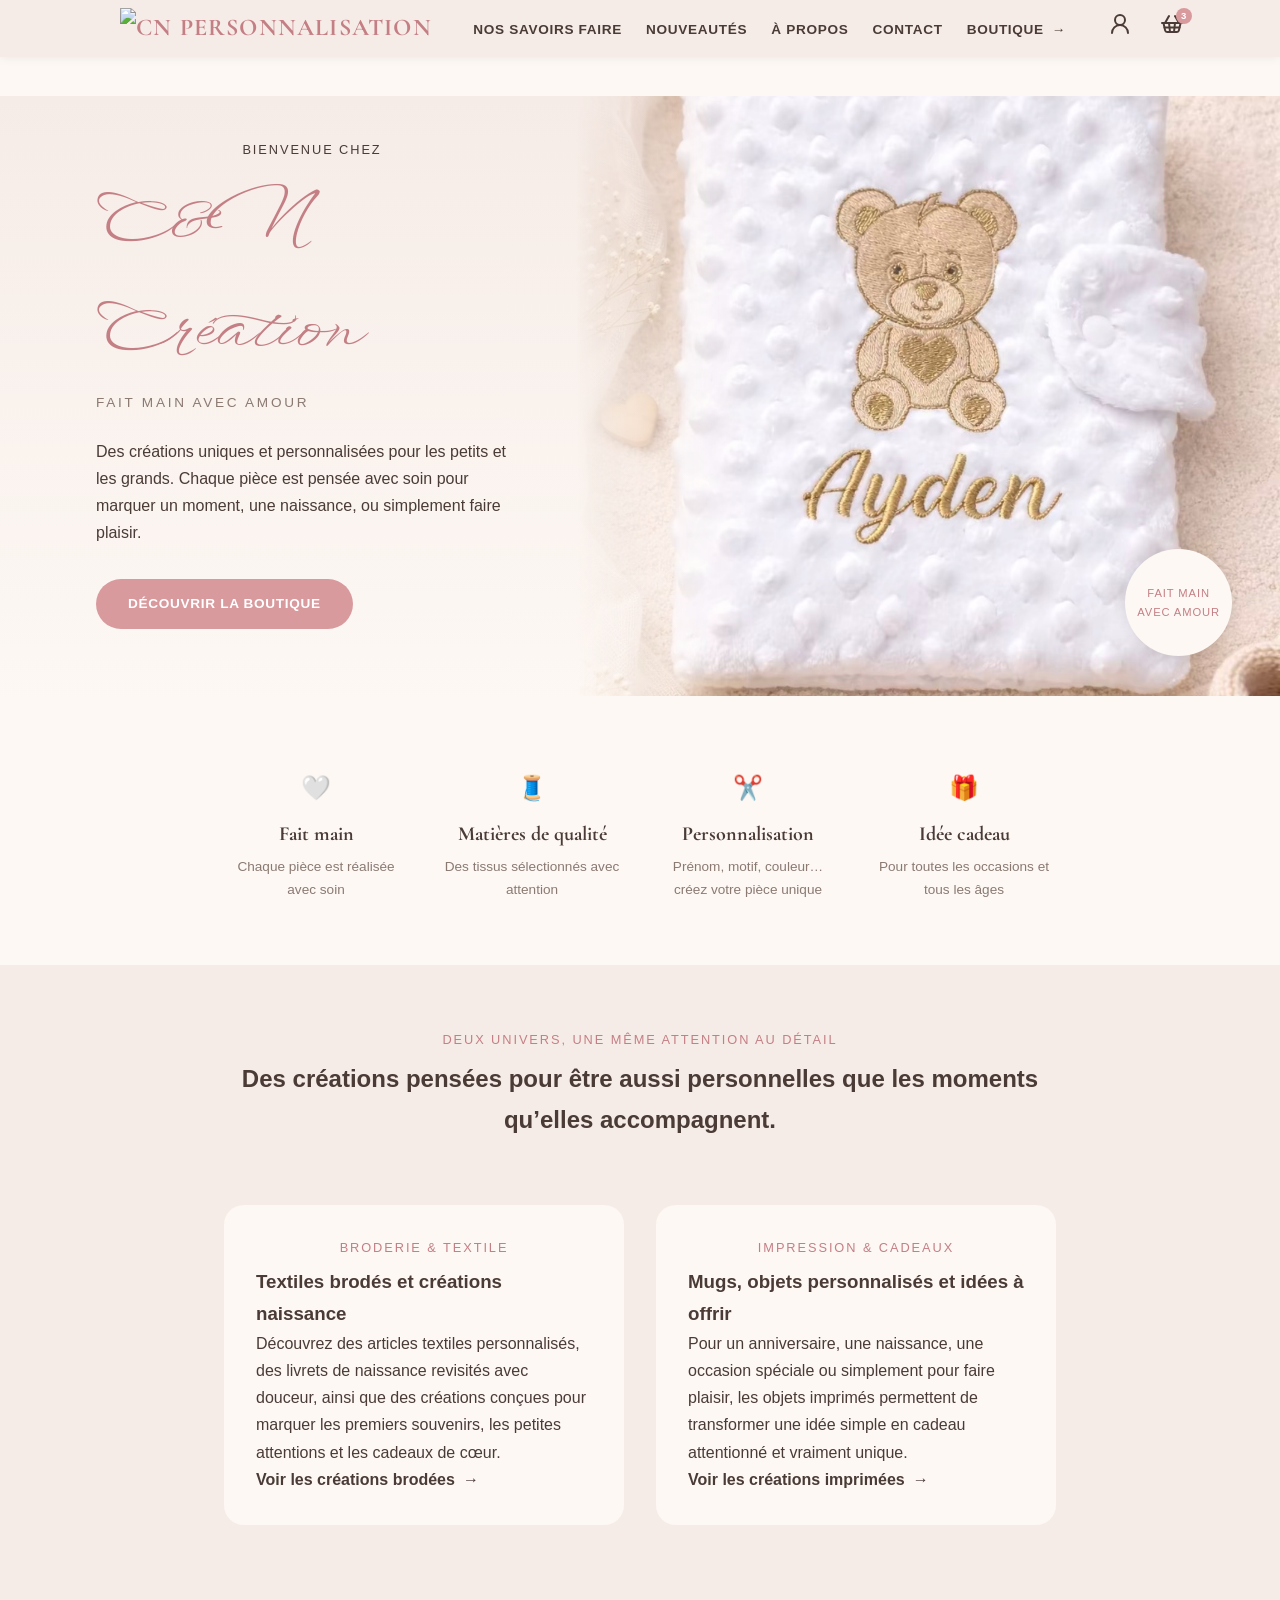
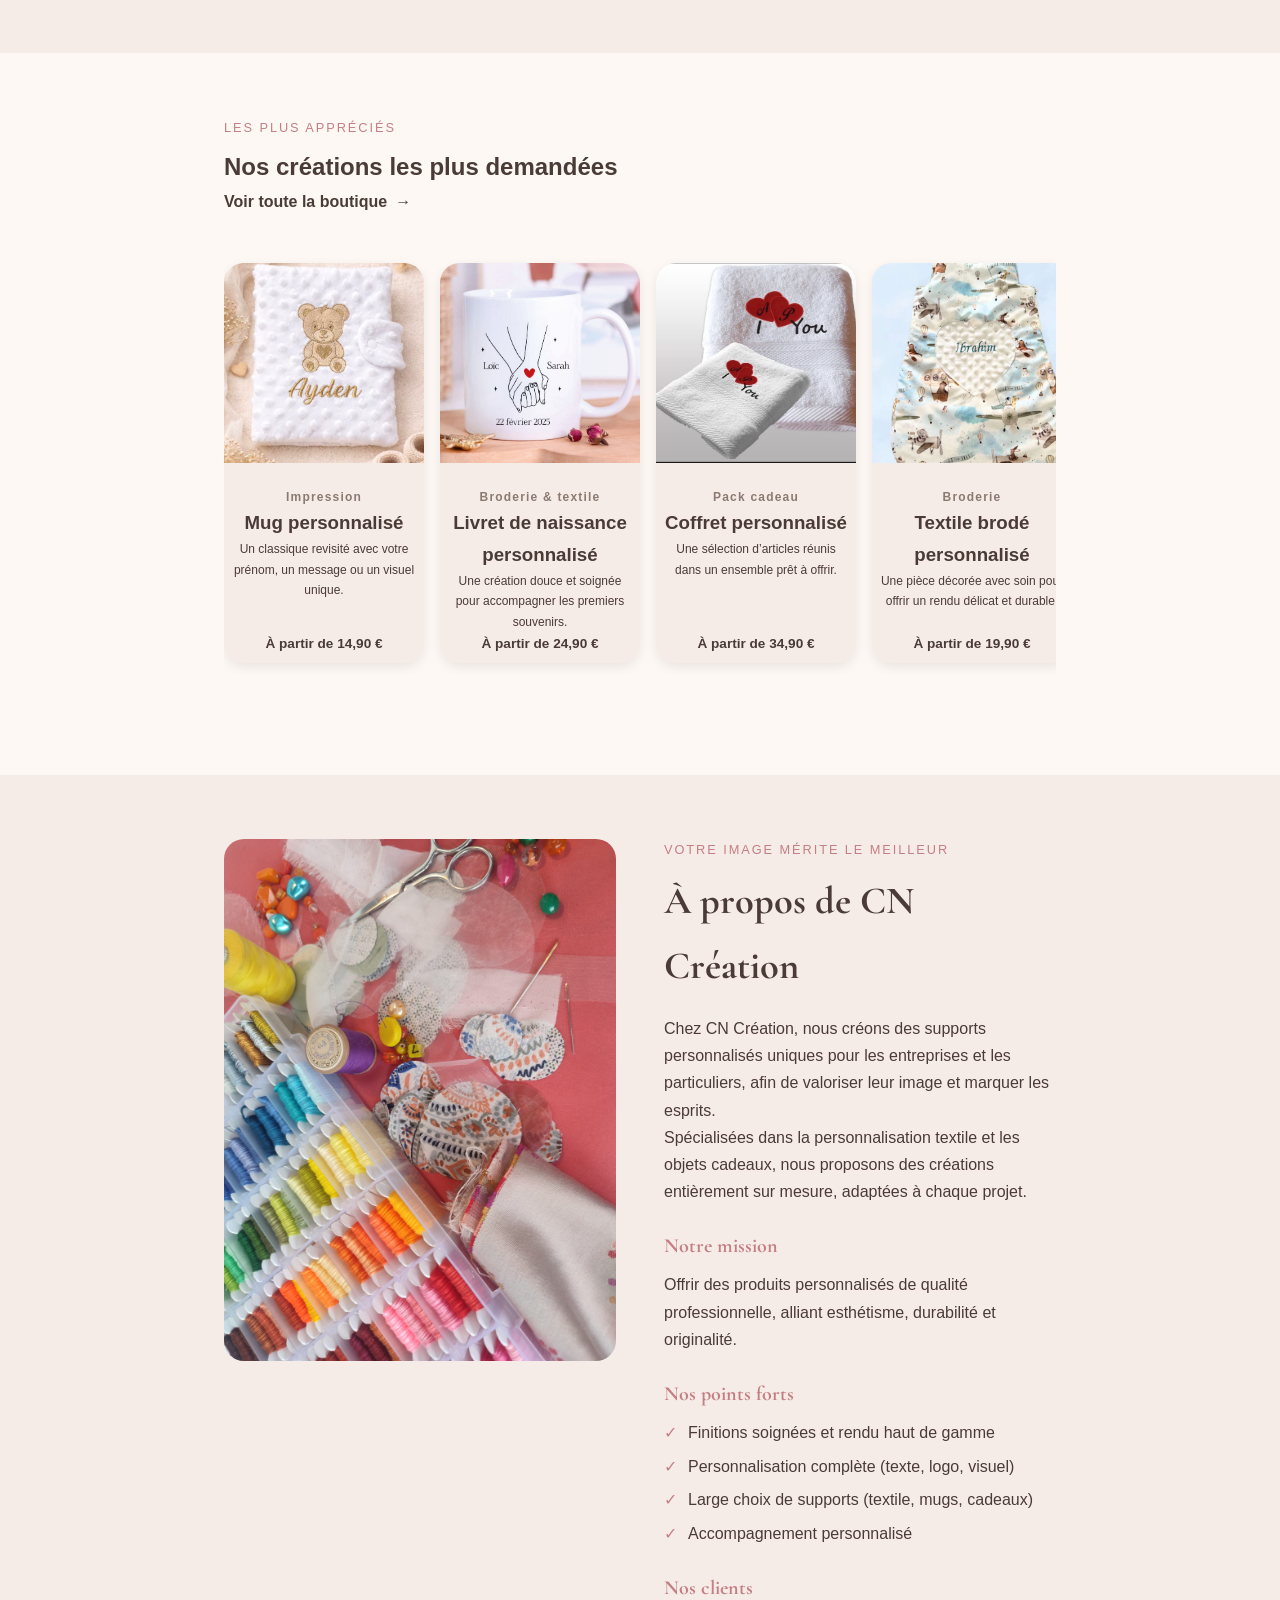
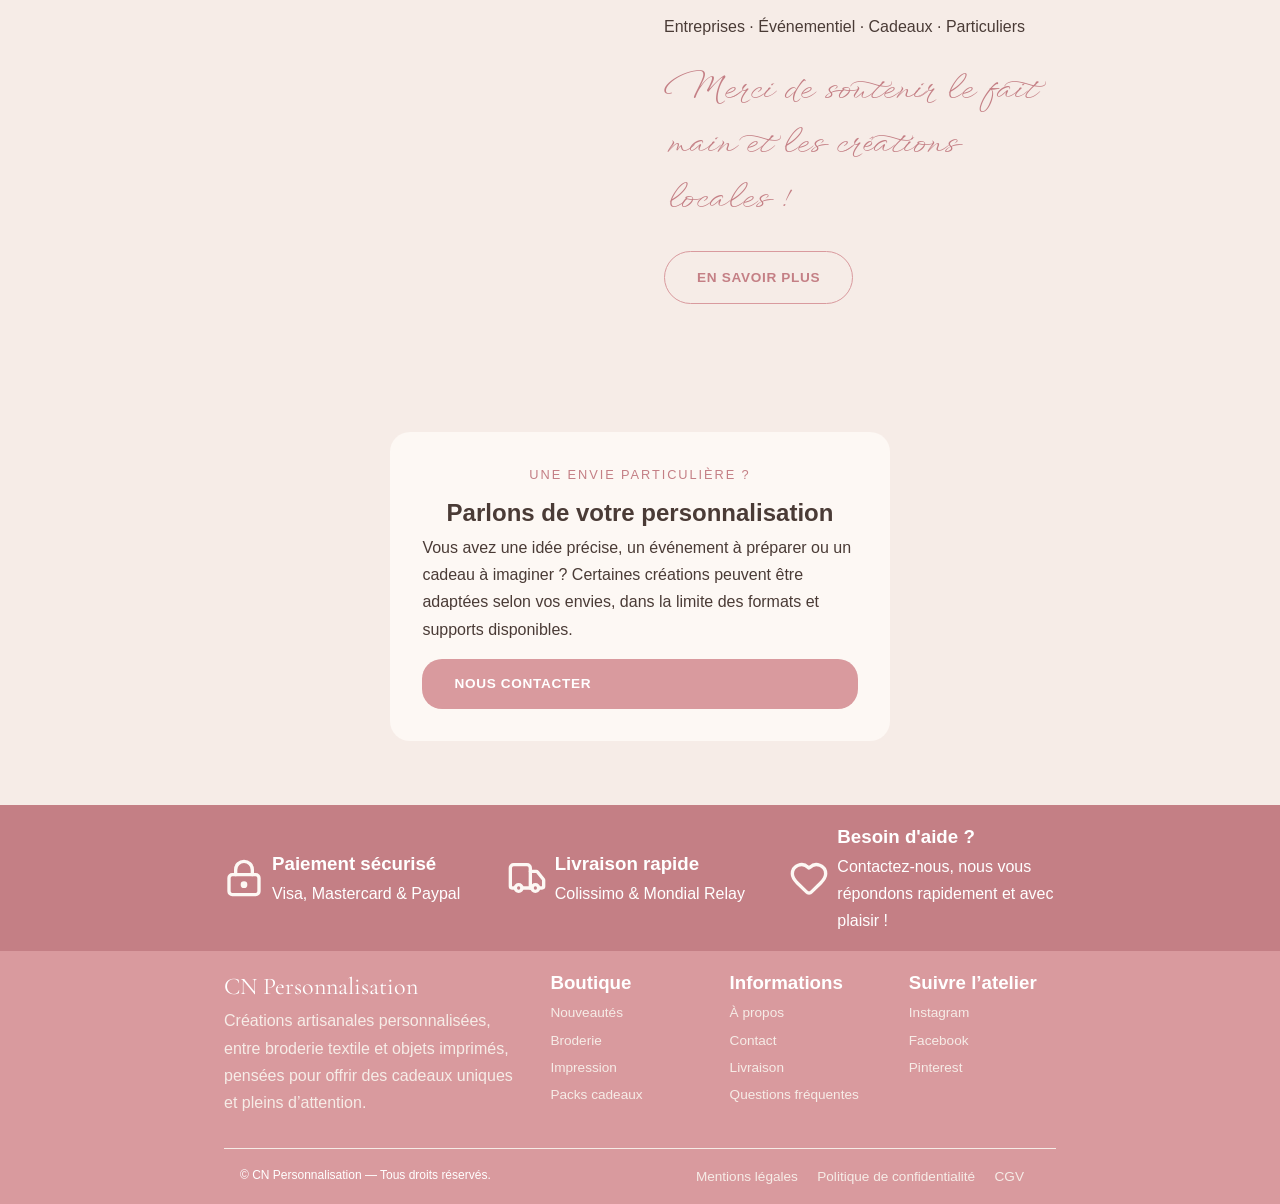
==== index.html @ 2475ac3a "first commit" ====
<!doctype html>
<html lang="fr">
  <head>
    <meta charset="UTF-8" />
    <meta name="viewport" content="width=device-width, initial-scale=1.0" />
    <title>CN Personnalisation</title>
    <meta name="description" content="CN Personnalisation - Créations artisanales personnalisées, entre broderie textile et objets imprimés, pensées pour offrir des cadeaux uniques et pleins d’attention." />
    <link rel="icon" href="assets/img/favicon.ico" type="image/x-icon" />
    <link rel="stylesheet" href="./style.css" />
  </head>
  <body>
    <header class="site-header">
      <div class="container">
        <nav class="navbar" aria-label="Navigation principale">
          <a href="#" class="brand"
            ><img src="assets/img/logo.png" alt="CN Personnalisation"
          /></a>

          <ul class="nav-links">
            <li><a href="#broderie">Nos savoirs faire</a></li>
            <li><a href="#nouveautes">Nouveautés</a></li>
            <li><a href="#a-propos">À propos</a></li>
            <li><a href="#contact">Contact</a></li>
            <li><a href="./boutique.html" class="text-link">Boutique</a></li>
          </ul>

          <div class="nav-actions">
            <a href="#" class="nav-link icon icon-user"
              ><img src="assets/img/icons/user-round.svg" alt="Compte"
            /></a>
            <a href="#" class="nav-link icon icon-basket"
              ><img src="assets/img/icons/shopping-basket.svg" alt="Panier"
            /></a>
            <div class="cart-content">
              <h3>Votre panier</h3>
              <div class="items-container">
                <article class="item">
                  <img
                    class="item-image"
                    src="assets/img/products/product-1.jpeg"
                    alt="Mug personnalisé"
                  />
                  <div class="item-text">
                    <p class="item-name">Mug personnalisé</p>
                    <p class="item-price">14,90 €</p>
                  </div>
                </article>
                <article class="item">
                  <img
                    class="item-image"
                    src="assets/img/products/product-1.jpeg"
                    alt="Mug personnalisé"
                  />
                  <div class="item-text">
                    <p class="item-name">Mug personnalisé</p>
                    <p class="item-price">14,90 €</p>
                  </div>
                </article>
                <article class="item">
                  <img
                    class="item-image"
                    src="assets/img/products/product-1.jpeg"
                    alt="Mug personnalisé"
                  />
                  <div class="item-text">
                    <p class="item-name">Mug personnalisé</p>
                    <p class="item-price">14,90 €</p>
                  </div>
                </article>
              </div>
              <div class="cart-total">
                <p>Total : 14,90 €</p>
                <a href="#" class="btn btn-primary btn-full">Passer à la caisse</a>
            </div>
          </div>
        </nav>
      </div>
    </header>

    <main>
      <section class="hero" id="top">
        <div class="container hero-grid">
          <div class="hero-content">
            <p class="eyebrow">Bienvenue chez</p>
            <h1 class="brand-script">C&N Création</h1>
            <p class="hero-tagline">Fait main avec amour</p>
            <p class="hero-text">
              Des créations uniques et personnalisées pour les petits et les
              grands. Chaque pièce est pensée avec soin pour marquer un moment,
              une naissance, ou simplement faire plaisir.
            </p>
            <div class="hero-actions">
              <a href="./boutique.html" class="btn btn-primary"
                >Découvrir la boutique</a
              >
            </div>
          </div>

          <div class="hero-visual">
            <div class="hero-image-block">
              <img
                src="assets/img/carnet.jpeg"
                alt="Carnet de santé et coussin personnalisés CN Création"
              />
              <span class="hero-badge">Fait main<br />avec amour</span>
            </div>
          </div>
        </div>
      </section>

      <section class="value-props">
        <div class="container value-grid">
          <div class="value-item">
            <span class="value-icon" aria-hidden="true">🤍</span>
            <h3>Fait main</h3>
            <p>Chaque pièce est réalisée avec soin</p>
          </div>
          <div class="value-item">
            <span class="value-icon" aria-hidden="true">🧵</span>
            <h3>Matières de qualité</h3>
            <p>Des tissus sélectionnés avec attention</p>
          </div>
          <div class="value-item">
            <span class="value-icon" aria-hidden="true">✂️</span>
            <h3>Personnalisation</h3>
            <p>Prénom, motif, couleur… créez votre pièce unique</p>
          </div>
          <div class="value-item">
            <span class="value-icon" aria-hidden="true">🎁</span>
            <h3>Idée cadeau</h3>
            <p>Pour toutes les occasions et tous les âges</p>
          </div>
        </div>
      </section>

      <section class="intro-categories reveal" id="broderie">
        <div class="container">
          <div class="section-heading">
            <p class="eyebrow">Deux univers, une même attention au détail</p>
            <h2>
              Des créations pensées pour être aussi personnelles que les moments
              qu’elles accompagnent.
            </h2>
          </div>

          <div class="category-grid">
            <article class="category-card">
              <p class="category-tag eyebrow">Broderie & textile</p>
              <h3>Textiles brodés et créations naissance</h3>
              <p>
                Découvrez des articles textiles personnalisés, des livrets de
                naissance revisités avec douceur, ainsi que des créations
                conçues pour marquer les premiers souvenirs, les petites
                attentions et les cadeaux de cœur.
              </p>
              <a href="#" class="text-link">Voir les créations brodées</a>
            </article>

            <article class="category-card" id="impression">
              <p class="category-tag eyebrow">Impression & cadeaux</p>
              <h3>Mugs, objets personnalisés et idées à offrir</h3>
              <p>
                Pour un anniversaire, une naissance, une occasion spéciale ou
                simplement pour faire plaisir, les objets imprimés permettent de
                transformer une idée simple en cadeau attentionné et vraiment
                unique.
              </p>
              <a href="#" class="text-link">Voir les créations imprimées</a>
            </article>
          </div>
        </div>
      </section>

      <section class="popular-products reveal" id="nouveautes">
        <div class="container">
          <div class="section-heading section-heading-row">
            <div>
              <p class="eyebrow">Les plus appréciés</p>
              <h2>Nos créations les plus demandées</h2>
            </div>
            <a href="#" class="section-link text-link">Voir toute la boutique</a>
          </div>

          <div class="product-carousel" aria-label="Produits populaires">
            <article class="product-card">
              <a href="#">
                <img
                  src="assets/img/products/product-1.jpeg"
                  alt="Mug personnalisé"
                />
                <div class="product-content">
                  <p class="product-category">Impression</p>
                  <h3>Mug personnalisé</h3>
                  <p class="product-text">
                    Un classique revisité avec votre prénom, un message ou un
                    visuel unique.
                  </p>
                  <p class="product-price">À partir de 14,90 €</p>
                </div>
              </a>
            </article>

            <article class="product-card">
              <a href="#">
                <img
                  src="assets/img/products/product-2.jpeg"
                  alt="Livret de naissance personnalisé"
                />
                <div class="product-content">
                  <p class="product-category">Broderie & textile</p>
                  <h3>Livret de naissance personnalisé</h3>
                  <p class="product-text">
                    Une création douce et soignée pour accompagner les premiers
                    souvenirs.
                  </p>
                  <p class="product-price">À partir de 24,90 €</p>
                </div>
              </a>
            </article>

            <article class="product-card">
              <a href="#">
                <img
                  src="assets/img/products/product-3.jpeg"
                  alt="Coffret cadeau personnalisé"
                />
                <div class="product-content">
                  <p class="product-category">Pack cadeau</p>
                  <h3>Coffret personnalisé</h3>
                  <p class="product-text">
                    Une sélection d’articles réunis dans un ensemble prêt à
                    offrir.
                  </p>
                  <p class="product-price">À partir de 34,90 €</p>
                </div>
              </a>
            </article>

            <article class="product-card">
              <a href="#">
                <img
                  src="assets/img/products/product-4.jpeg"
                  alt="Textile brodé personnalisé"
                />
                <div class="product-content">
                  <p class="product-category">Broderie</p>
                  <h3>Textile brodé personnalisé</h3>
                  <p class="product-text">
                    Une pièce décorée avec soin pour offrir un rendu délicat et
                    durable.
                  </p>
                  <p class="product-price">À partir de 19,90 €</p>
                </div>
              </a>
            </article>

            <article class="product-card cta">
              <a href="#">
                <div>
                  <img
                    class="cta-icon"
                    src="assets/img/circle-chevron-right.svg"
                    alt="Voir plus"
                  />
                  <h3>Accéder à la boutique</h3>
                </div>
              </a>
            </article>
          </div>
        </div>
      </section>

      <section class="about-preview" id="a-propos">
        <div class="container about-grid">
          <div class="about-visual">
            <img
              src="assets/img/atelier.jpg"
              alt="Atelier de broderie personnalisée CN Création"
            />
          </div>

          <div class="about-content">
            <p class="eyebrow">Votre image mérite le meilleur</p>
            <h2>À propos de CN Création</h2>
            <p>
              Chez CN Création, nous créons des supports personnalisés uniques
              pour les entreprises et les particuliers, afin de valoriser leur
              image et marquer les esprits.
            </p>
            <p>
              Spécialisées dans la personnalisation textile et les objets
              cadeaux, nous proposons des créations entièrement sur mesure,
              adaptées à chaque projet.
            </p>

            <div class="about-block">
              <h3>Notre mission</h3>
              <p>
                Offrir des produits personnalisés de qualité professionnelle,
                alliant esthétisme, durabilité et originalité.
              </p>
            </div>

            <div class="about-block">
              <h3>Nos points forts</h3>
              <ul class="checklist" role="list">
                <li>Finitions soignées et rendu haut de gamme</li>
                <li>Personnalisation complète (texte, logo, visuel)</li>
                <li>Large choix de supports (textile, mugs, cadeaux)</li>
                <li>Accompagnement personnalisé</li>
              </ul>
            </div>

            <div class="about-block">
              <h3>Nos clients</h3>
              <p>Entreprises · Événementiel · Cadeaux · Particuliers</p>
            </div>

            <p class="about-signature">
              Merci de soutenir le fait main et les créations locales !
            </p>

            <a href="#a-propos" class="btn btn-secondary">En savoir plus</a>
          </div>
        </div>
      </section>

      <section class="custom-order reveal">
        <div class="container custom-order-box">
          <div>
            <p class="eyebrow">Une envie particulière ?</p>
            <h2>Parlons de votre personnalisation</h2>
            <p>
              Vous avez une idée précise, un événement à préparer ou un cadeau à
              imaginer ? Certaines créations peuvent être adaptées selon vos
              envies, dans la limite des formats et supports disponibles.
            </p>
          </div>

          <div class="custom-order-action">
            <a href="mailto:contact@cnpersonnalisation.fr" class="btn btn-full btn-primary">Nous contacter</a>
          </div>
        </div>
      </section>
    </main>

    <footer class="site-footer" id="contact">
      <div class="order-specs">
        <article class="spec-item">
          <img
            src="assets/img/icons/lock-keyhole.svg"
            alt="Icône de livraison"
            class="spec-icon"
          />
          <div class="spec-content">
          <h3>Paiement sécurisé</h3>
          <p>
            Visa, Mastercard & Paypal
          </p>
          </div>
        </article>
        <article class="spec-item">
          <img
            src="assets/img/icons/truck.svg"
            alt="Icône de livraison"
            class="spec-icon"
          />
          <div class="spec-content">
          <h3>Livraison rapide</h3>
          <p>
            Colissimo & Mondial Relay
          </p>
          </div>
        </article>
        <article class="spec-item">
          <img
            src="assets/img/icons/heart.svg"
            alt="Icône de livraison"
            class="spec-icon"
          />
          <div class="spec-content">
            <h3>Besoin d'aide ?</h3>
            <p>
              Contactez-nous, nous vous répondons rapidement et avec plaisir !
            </p>
          </div>
        </article>
      </div>
      <div class="container footer-grid">
        <div class="footer-brand">
          <a href="#" class="brand">CN Personnalisation</a>
          <p>
            Créations artisanales personnalisées, entre broderie textile et
            objets imprimés, pensées pour offrir des cadeaux uniques et pleins
            d’attention.
          </p>
        </div>

        <div class="footer-column">
          <h3>Boutique</h3>
          <ul role="list">
            <li><a href="#">Nouveautés</a></li>
            <li><a href="#">Broderie</a></li>
            <li><a href="#">Impression</a></li>
            <li><a href="#">Packs cadeaux</a></li>
          </ul>
        </div>

        <div class="footer-column">
          <h3>Informations</h3>
          <ul role="list">
            <li><a href="#">À propos</a></li>
            <li><a href="#">Contact</a></li>
            <li><a href="#">Livraison</a></li>
            <li><a href="#">Questions fréquentes</a></li>
          </ul>
        </div>

        <div class="footer-column">
          <h3>Suivre l’atelier</h3>
          <ul role="list">
            <li><a href="#">Instagram</a></li>
            <li><a href="#">Facebook</a></li>
            <li><a href="#">Pinterest</a></li>
          </ul>
        </div>
      </div>

      <div class="container footer-bottom">
        <p>© CN Personnalisation — Tous droits réservés.</p>
        <div class="footer-legal">
          <a href="#">Mentions légales</a>
          <a href="#">Politique de confidentialité</a>
          <a href="#">CGV</a>
        </div>
      </div>
    </footer>
  </body>
  <script src="script.js"></script>
</html>
---- style.css ----
@import url("https://fonts.googleapis.com/css2?family=Cormorant+Garamond:ital,wght@0,300..700;1,300..700&family=WindSong:wght@400;500&display=swap");

* {
  box-sizing: border-box;
  margin: 0;
  padding: 0;
}

:root {
  --color-bg: #fdf8f4;
  --color-bg-soft: #f6ece7;
  --color-blush: #d99a9e;
  --color-blush-dark: #c47f85;
  --color-text: #4a3b36;
  --color-text-muted: #8a7a72;
  --font-script: "WindSong", "cursive", serif;
  --font-heading: "Cormorant Garamond", "Georgia", serif;
  --font-body: "Poppins", sans-serif;
  --radius-lg: 1.25rem;
  --radius-full: 9999px;
}

html {
  scroll-behavior: smooth;
}

body {
  background: var(--color-bg);
  color: var(--color-text);
  font-family: var(--font-body);
  line-height: 1.7;
}

.reveal {
  opacity: 0;
  transform: translateY(20px);
  transition:
    opacity 1s ease,
    transform 1s ease;
}

.reveal.is-visible {
  opacity: 1;
  transform: none;
}

nav {
  background: var(--color-bg-soft);
  padding: 0.5rem 6rem;
  display: flex;
  justify-content: space-between;
  align-items: center;
  position: fixed;
  top: 0;
  left: 0;
  width: 100%;
  box-shadow: 0 0 10px rgba(0, 0, 0, 0.08);
  z-index: 1000;
}

nav a {
  text-decoration: none;
  color: var(--color-text);
  font-size: 0.85rem;
  letter-spacing: 0.05em;
  text-transform: uppercase;
  margin-left: 1.5rem;
  transition: color 0.2s ease;
}

.nav-actions {
  position: relative;
}

nav ul {
  list-style: none;
  display: flex;
  align-items: center;
}
nav li:hover a,
.text-link:hover {
  color: var(--color-blush-dark);
}
/* 
.nav-links > li {
  position: relative;
}
.nav-links > li:hover::after {
  content: "";
  position: absolute;
  bottom: -1rem;
  left: 50%;
  transform: translateX(-50%);
  display: inline-block;
  width: 20px;
  height: 20px;
  background-image: url("assets/img/icons/heart-text.svg");
  background-size: contain;
  background-repeat: no-repeat;
} */

.icon-basket {
  position: relative;
}

.icon-basket::after {
  content: "3";
  position: absolute;
  top: -1rem;
  right: -0.5rem;
  background: var(--color-blush);
  color: white;
  font-size: 0.6rem;
  width: 1rem;
  height: 1rem;
  border-radius: var(--radius-full);
  display: flex;
  align-items: center;
  justify-content: center;
}

.cart-content {
  display: none;
  position: absolute;
  padding: 1rem 1.5rem;
  top: 100%;
  right: 0;
  width: 400px;
  overflow: hidden;
  background: var(--color-bg);
  border-radius: var(--radius-lg);
  box-shadow: 0 4px 12px rgba(0, 0, 0, 0.15);
}

.cart-content.active {
  display: block;
}

.cart-content h3 {
  font-size: 1rem;
  margin-bottom: 1rem;
  color: var(--color-blush-dark);
}

.items-container {
  padding: 1rem;
  max-height: 400px;
  overflow-y: auto;
}

.item {
  display: flex;
  align-items: center;
  margin-bottom: 1rem;
  background: var(--color-bg-soft);
  padding: 0.5rem;
  border-radius: var(--radius-lg);
}

.item-image {
  width: 60px;
  height: 60px;
  object-fit: cover;
  border-radius: var(--radius-lg);
  margin-right: 1rem;
}

.item-name {
  font-size: 0.85rem;
  font-weight: 600;
  margin-bottom: 0.25rem;
}

.item-price {
  font-size: 0.85rem;
  font-weight: 600;
  color: var(--color-blush-dark);
}

main {
  margin-top: calc(80px + 1rem);
}

section:not(.hero) {
  padding-block: 4rem;
  padding-inline: clamp(1rem, calc(20vw - 2rem), 15rem);
  scroll-margin-top: 100px;
}

ul {
  list-style: none;
}

a {
  text-decoration: none;
  color: inherit;
  font-weight: 600;
}

.brand {
  color: var(--color-blush-dark);
  font-family: var(--font-heading);
  font-size: 1.5rem;
  font-weight: 900;
}

.brand img {
  height: 80px;
}

.eyebrow {
  font-size: 0.8rem;
  letter-spacing: 0.15em;
  text-transform: uppercase;
  color: var(--color-blush-dark);
  margin-bottom: 0.5rem;
}

.brand-script {
  font-family: var(--font-script);
  font-weight: 400;
  font-size: clamp(2.5rem, 5vw, 5rem);
  color: var(--color-blush-dark);
  margin: 0.25rem 0;
}

.hero-tagline {
  font-size: 0.85rem;
  letter-spacing: 0.2em;
  text-transform: uppercase;
  color: var(--color-text-muted);
  margin-bottom: 1.5rem;
}

.hero {
  background: linear-gradient(180deg, var(--color-bg-soft), var(--color-bg));
}

.hero-content {
  padding-left: clamp(1rem, calc(10vw - 2rem), 10rem);
}

.hero-content .eyebrow {
  color: var(--color-text);
  text-align: center;
  font-weight: 500;
}

.hero-actions {
  margin-block: 2rem;
}

.hero-grid {
  display: grid;
  grid-template-columns: 3fr 4fr;
  gap: 3rem;
  align-items: center;
}

.hero-image-block {
  position: relative;
  overflow: hidden;
  width: 100%;
  height: 100%;
  mask-image: linear-gradient(to right, transparent 0%, black 25%);
  -webkit-mask-image: linear-gradient(to right, transparent 0%, black 25%);
  mask-repeat: no-repeat;
  -webkit-mask-repeat: no-repeat;
}

.hero-image-block img {
  width: 100%;
  max-height: 600px;
  object-fit: cover;
}

.hero-badge {
  position: absolute;
  bottom: 3rem;
  right: 3rem;
  background: var(--color-bg);
  color: var(--color-blush-dark);
  font-size: 0.7rem;
  text-align: center;
  text-transform: uppercase;
  letter-spacing: 0.08em;
  padding: 0.75rem;
  border-radius: var(--radius-full);
  aspect-ratio: 1;
  display: flex;
  align-items: center;
  justify-content: center;
  box-shadow: 0 4px 12px rgba(0, 0, 0, 0.08);
}

.btn {
  display: inline-block;
  padding: 0.85rem 2rem;
  border-radius: var(--radius-full);
  font-size: 0.85rem;
  letter-spacing: 0.05em;
  text-transform: uppercase;
  text-decoration: none;
  transition: all 0.2s ease;
}

.btn.btn-full {
  border-radius: var(--radius-lg);
  width: 100%;
  margin-left: 0;
}

.btn-primary {
  background: var(--color-blush);
  color: #fff;
}

.btn-primary:hover {
  background: var(--color-blush-dark);
}

.btn-secondary {
  background: transparent;
  border: 1px solid var(--color-blush);
  color: var(--color-blush-dark);
}

.btn-secondary:hover {
  background: var(--color-blush);
  color: var(--color-bg-soft);
}

.intro-categories {
  text-align: center;
  background: var(--color-bg-soft);
}

.category-grid {
  display: grid;
  grid-template-columns: 1fr 1fr;
  gap: 2rem;
  margin: 4rem 0;
}

.category-card {
  background: var(--color-bg);
  border-radius: var(--radius-lg);
  padding: 2rem;
  text-align: start;
  /* border: 1px solid var(--color-blush);
  /* box-shadow: 0 4px 12px rgba(0, 0, 0, 0.15); */
}

.category-tag {
  text-align: center;
}
.text-link {
  transition: color 0.2s ease;
}
.text-link::after {
  content: "→";
  display: inline-block;
  margin-left: 0.5rem;
}

.value-props {
  padding: 0;
}

.value-grid {
  display: grid;
  grid-template-columns: repeat(4, 1fr);
  gap: 2rem;
  text-align: center;
}

.value-icon {
  font-size: 1.5rem;
  display: block;
  margin-bottom: 0.5rem;
}

.value-item h3 {
  font-family: var(--font-heading);
  font-size: 1.25rem;
  font-weight: 700;
  margin-bottom: 0.25rem;
}

.value-item p {
  font-size: 0.85rem;
  color: var(--color-text-muted);
}

.product-carousel {
  width: 100%;
  display: grid;
  grid-template-columns: repeat(5, minmax(200px, 1fr));
  grid-template-rows: 400px;
  overflow-x: auto;
  gap: 1rem;
  padding-block: 3rem;
}

.product-card {
  background: var(--color-bg-soft);
  border-radius: var(--radius-lg);
  box-shadow: 0 4px 12px rgba(0, 0, 0, 0.08);
  text-align: center;
  overflow: hidden;
}

.product-card a {
  display: block;
  height: 100%;
  text-decoration: none;
  color: inherit;
}

.product-category {
  font-size: 0.75rem;
  color: var(--color-text-muted);
  letter-spacing: 0.1em;
  margin-top: 0.5rem;
}

.product-card img {
  width: 100%;
  height: 50%;
  object-fit: cover;
}

.product-content {
  display: flex;
  flex-direction: column;
  justify-content: space-between;
  height: 50%;
  padding: 0.5rem;
  padding-bottom: 1rem;
}

.product-text {
  font-weight: 400;
  font-size: 0.75rem;
  flex: 1;
}

.product-price {
  font-weight: 600;
  font-size: 0.85rem;
  /* padding-bottom: 1rem; */
}

.product-card.cta {
  background: var(--color-blush);
  color: var(--color-bg-soft);
  font-weight: 600;
}

.product-card.cta a {
  display: flex;
  align-items: center;
  justify-content: center;
}

.product-card.cta .cta-icon {
  width: 50%;
}

.about-preview {
  background: var(--color-bg-soft);
}

.about-grid {
  display: grid;
  grid-template-columns: 1fr 1fr;
  gap: 3rem;
  align-items: start;
}

.about-visual img {
  width: 100%;
  border-radius: var(--radius-lg);
}

.about-content h2 {
  font-family: var(--font-heading);
  font-size: clamp(1.8rem, 3vw, 2.5rem);
  margin-bottom: 1rem;
}

.about-block {
  margin-top: 1.5rem;
}

.about-block h3 {
  font-family: var(--font-heading);
  font-size: 1.25rem;
  margin-bottom: 0.5rem;
  color: var(--color-blush-dark);
}

.checklist li {
  padding-left: 1.5rem;
  position: relative;
  margin-bottom: 0.4rem;
}

.checklist li::before {
  content: "✓";
  position: absolute;
  left: 0;
  color: var(--color-blush-dark);
}

.about-signature {
  font-family: var(--font-script);
  color: var(--color-blush-dark);
  font-size: 2rem;
  margin: 1.5rem 0;
}

.custom-order {
  background: var(--color-bg-soft);
}

.custom-order-box {
  background: var(--color-bg);
  width: 60%;
  margin: 0 auto;
  /* color: var(--color-bg-soft); */
  padding: 2rem;
  border-radius: var(--radius-lg);
}

.custom-order-box .eyebrow,
.custom-order-box h2 {
  text-align: center;
}

.custom-order-box .btn {
  margin-top: 1rem;
  width: 100%;
}

.site-footer {
  background-color: var(--color-blush);
  color: white;
}

.site-footer a {
  color: var(--color-bg-soft);
  font-size: 0.85rem;
  margin-right: 1rem;
  font-weight: 400;
}

.order-specs {
  display: flex;
  gap: 1rem;
  justify-content: space-between;
  align-items: center;
  padding: 1rem clamp(1rem, 20vw - 2rem, 15rem);
  background: var(--color-blush-dark);
}

.spec-item {
  display: flex;
  width: 400px;
  align-items: center;
  gap: 0.5rem;
}

.spec-icon {
  height: 2.5rem;
}

.footer-grid {
  display: grid;
  grid-template-columns: 2fr 1fr 1fr 1fr;
  gap: 2rem;
  padding: 1rem clamp(1rem, 20vw - 2rem, 15rem);
}

.footer-brand {
  color: var(--color-bg-soft);
}

.footer-brand .brand {
  font-size: 1.5rem;
  color: white;
}

.footer-bottom {
  font-size: 0.75rem;
  border-top: 1px solid var(--color-bg-soft);
  padding-top: 1rem;
  margin-top: 1rem;
  display: flex;
  justify-content: space-between;
  margin-inline: clamp(1rem, 20vw - 2rem, 15rem);
  padding: 1rem;
}

@media (max-width: 768px) {
  .hero-grid,
  .about-grid,
  .value-grid {
    grid-template-columns: 1fr;
  }
}

@media (prefers-reduced-motion: reduce) {
  .reveal {
    transition: none;
    opacity: 1;
    transform: none;
  }
}
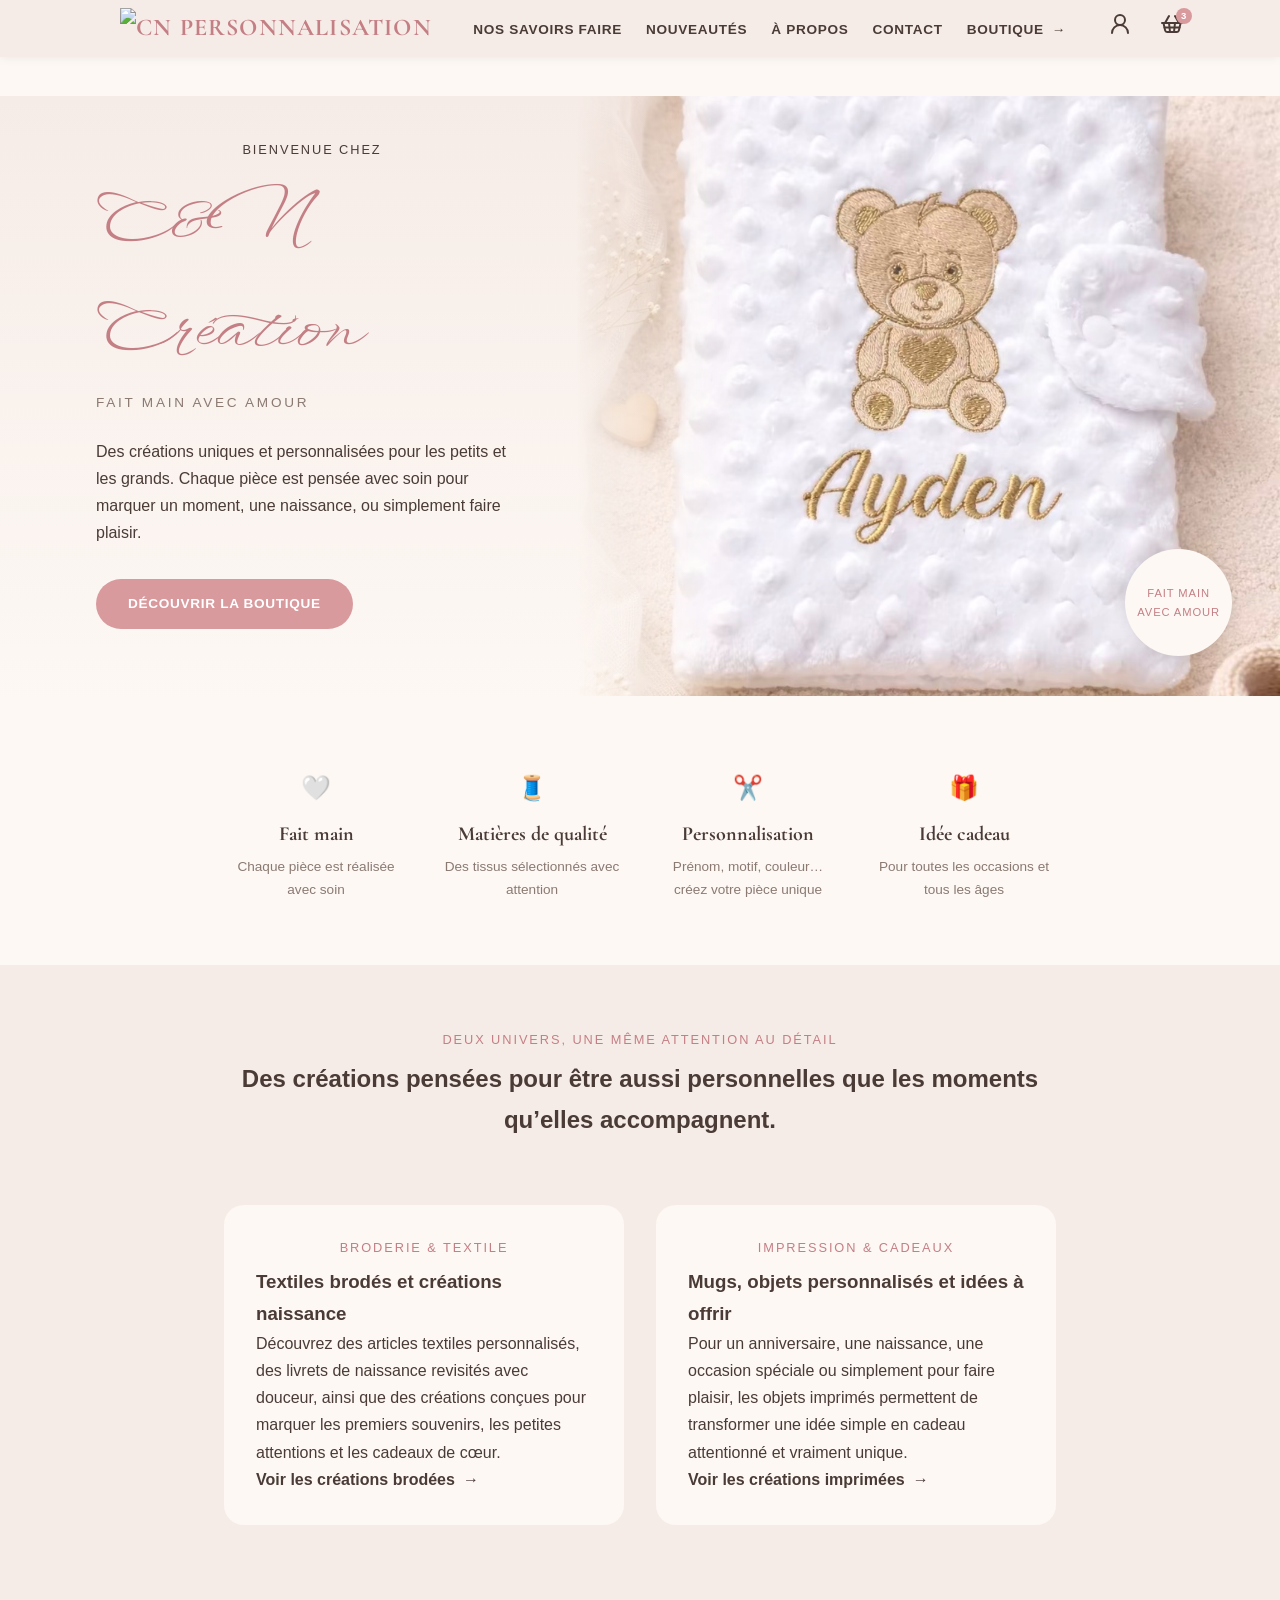
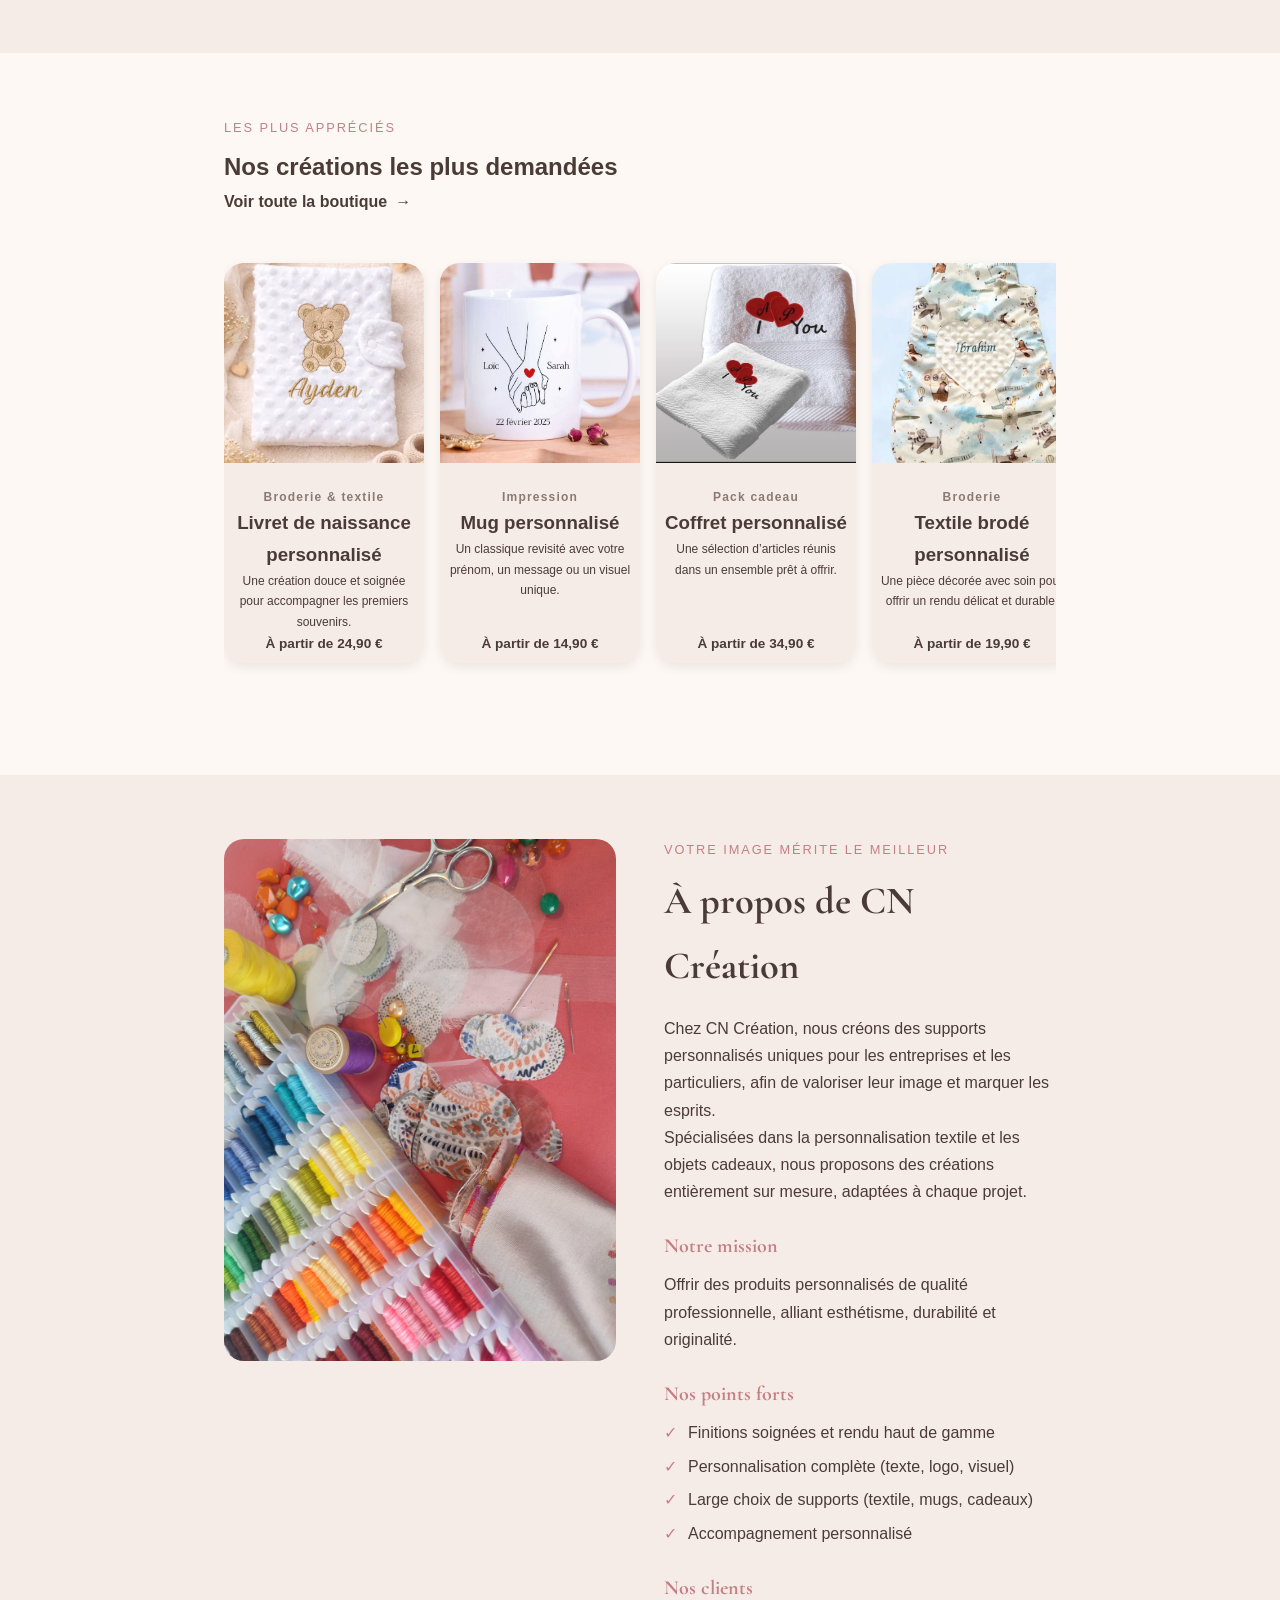
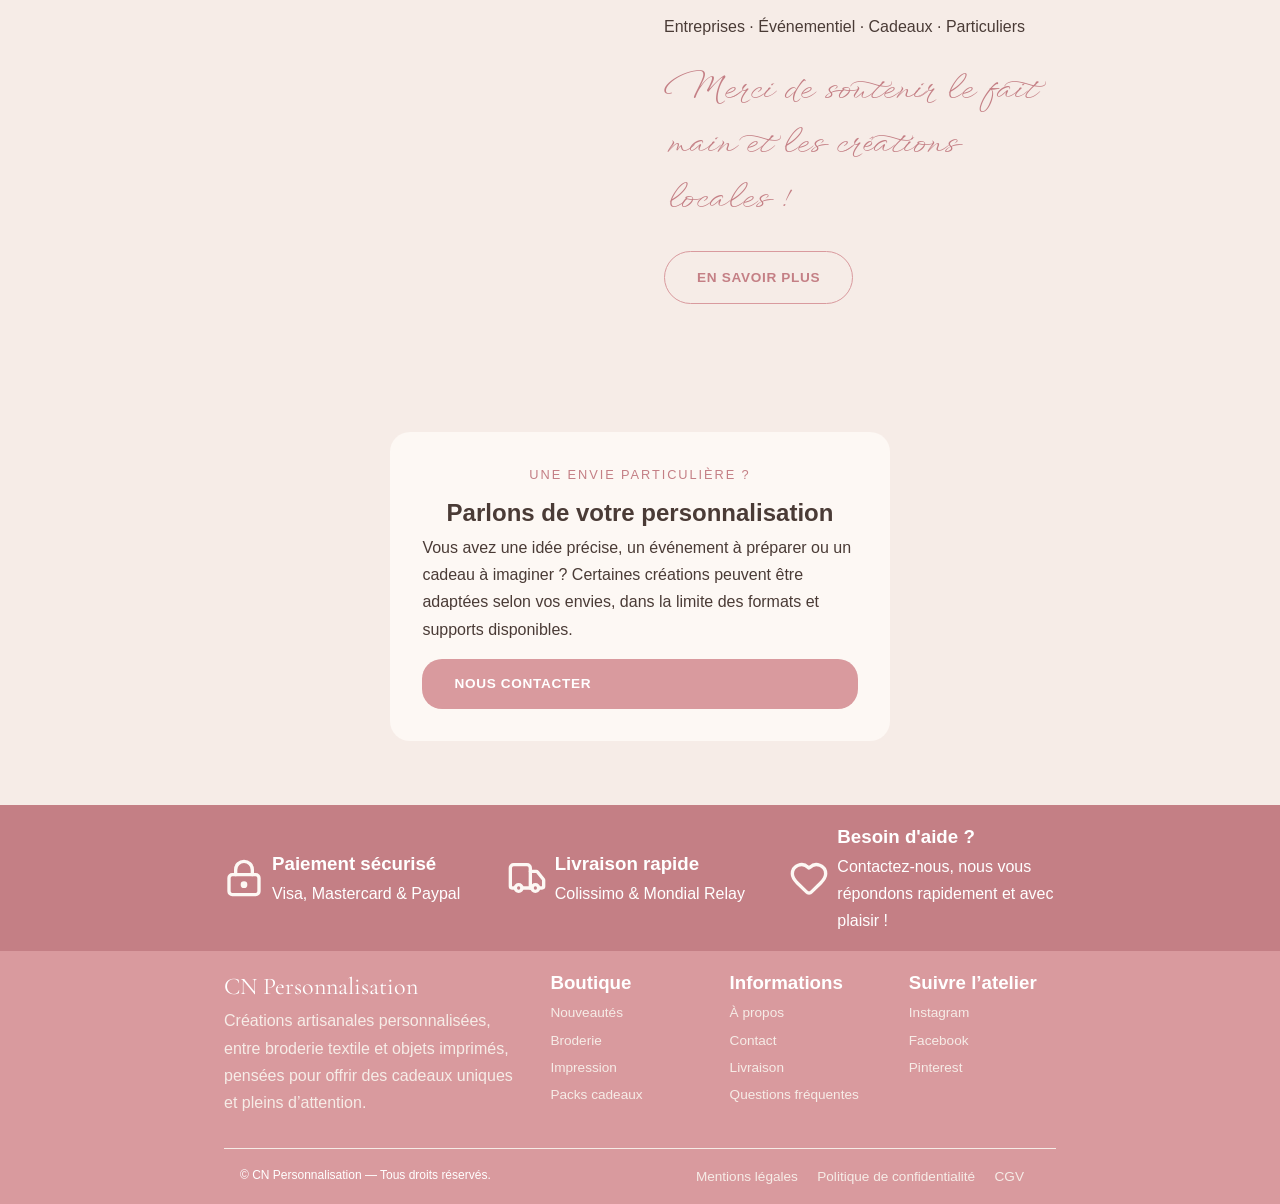
==== commit 019195cf: "finito pipo" ====
--- a/index.html
+++ b/index.html
@@ -178,7 +178,7 @@
               <p class="eyebrow">Les plus appréciés</p>
               <h2>Nos créations les plus demandées</h2>
             </div>
-            <a href="#" class="section-link text-link">Voir toute la boutique</a>
+            <a href="./boutique.html" class="section-link text-link">Voir toute la boutique</a>
           </div>
 
           <div class="product-carousel" aria-label="Produits populaires">
@@ -187,6 +187,24 @@
                 <img
                   src="assets/img/products/product-1.jpeg"
                   alt="Mug personnalisé"
+                />
+                <div class="product-content">
+                  <p class="product-category">Broderie & textile</p>
+                  <h3>Livret de naissance personnalisé</h3>
+                  <p class="product-text">
+                    Une création douce et soignée pour accompagner les premiers
+                    souvenirs.
+                  </p>
+                  <p class="product-price">À partir de 24,90 €</p>
+                </div>
+              </a>
+            </article>
+
+            <article class="product-card">
+              <a href="#">
+                <img
+                  src="assets/img/products/product-2.jpeg"
+                  alt="Livret de naissance personnalisé"
                 />
                 <div class="product-content">
                   <p class="product-category">Impression</p>
@@ -196,24 +214,6 @@
                     visuel unique.
                   </p>
                   <p class="product-price">À partir de 14,90 €</p>
-                </div>
-              </a>
-            </article>
-
-            <article class="product-card">
-              <a href="#">
-                <img
-                  src="assets/img/products/product-2.jpeg"
-                  alt="Livret de naissance personnalisé"
-                />
-                <div class="product-content">
-                  <p class="product-category">Broderie & textile</p>
-                  <h3>Livret de naissance personnalisé</h3>
-                  <p class="product-text">
-                    Une création douce et soignée pour accompagner les premiers
-                    souvenirs.
-                  </p>
-                  <p class="product-price">À partir de 24,90 €</p>
                 </div>
               </a>
             </article>
@@ -255,7 +255,7 @@
             </article>
 
             <article class="product-card cta">
-              <a href="#">
+              <a href="./boutique.html">
                 <div>
                   <img
                     class="cta-icon"
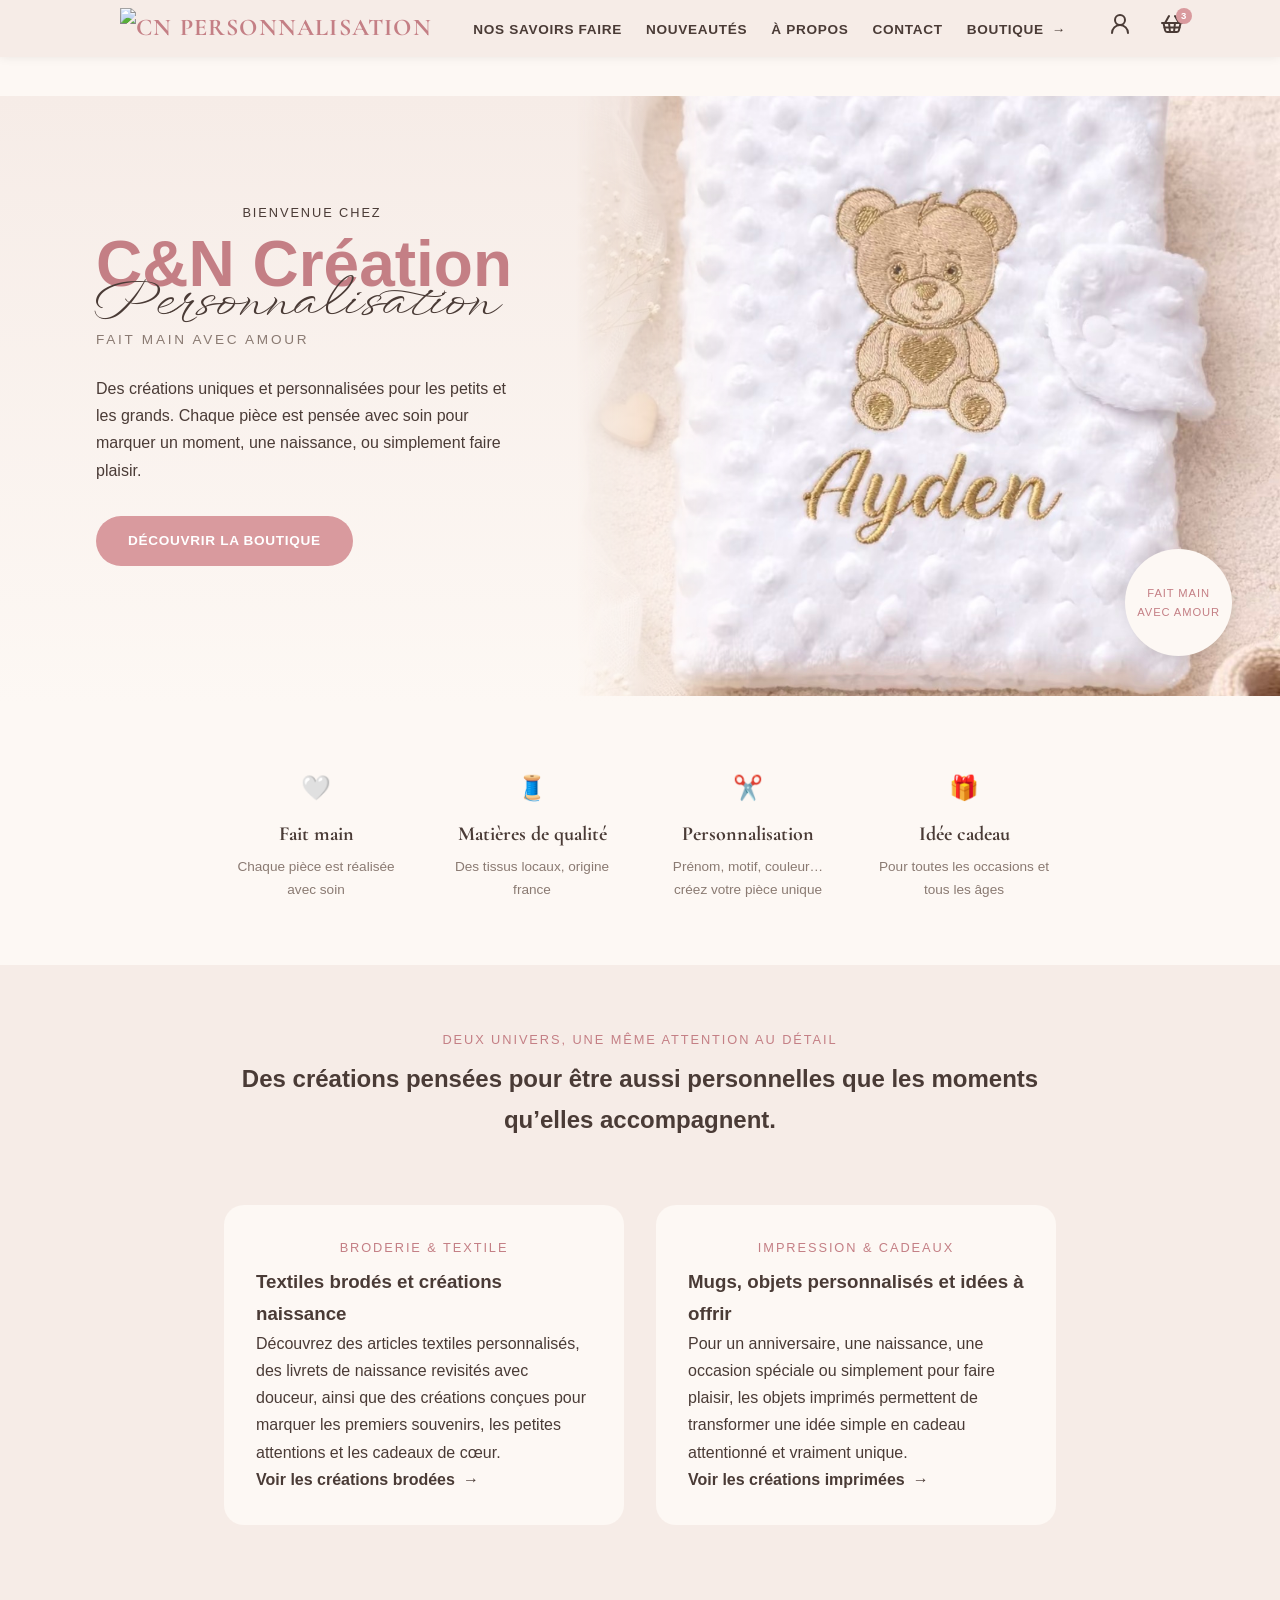
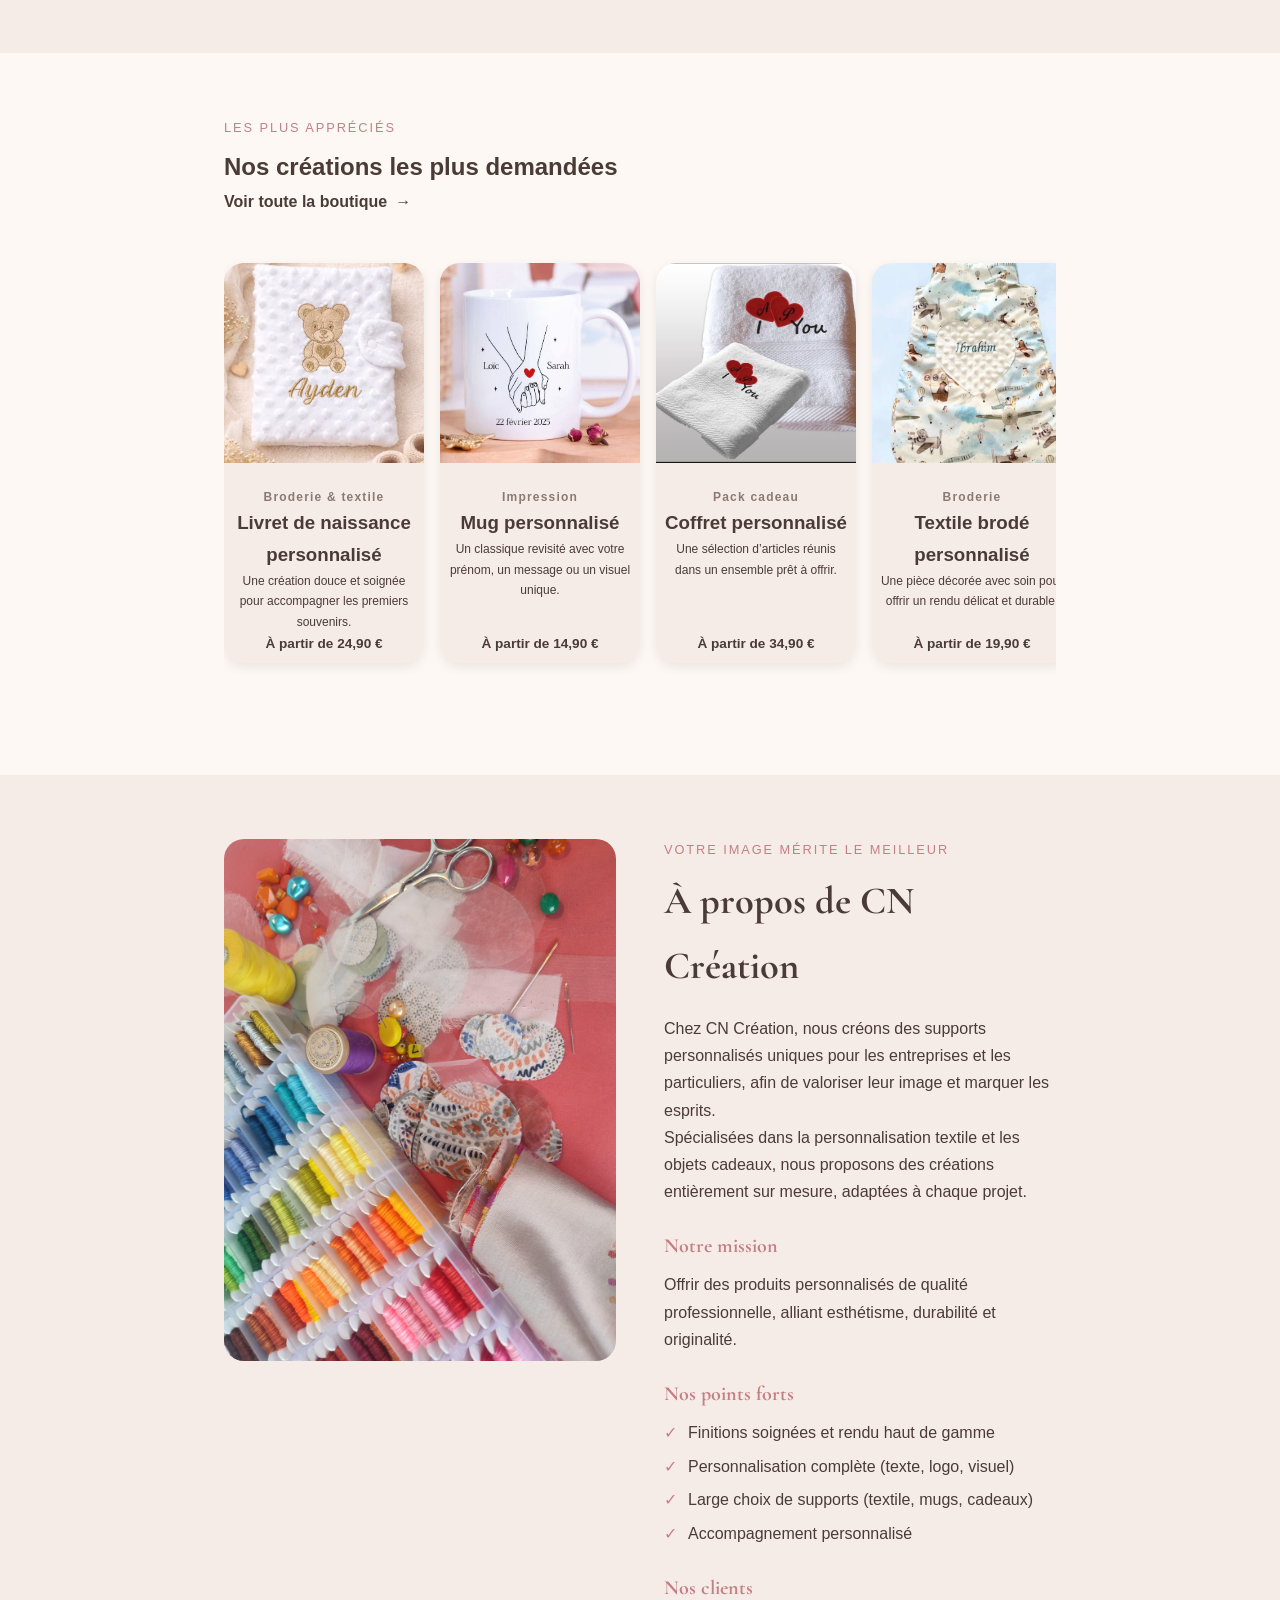
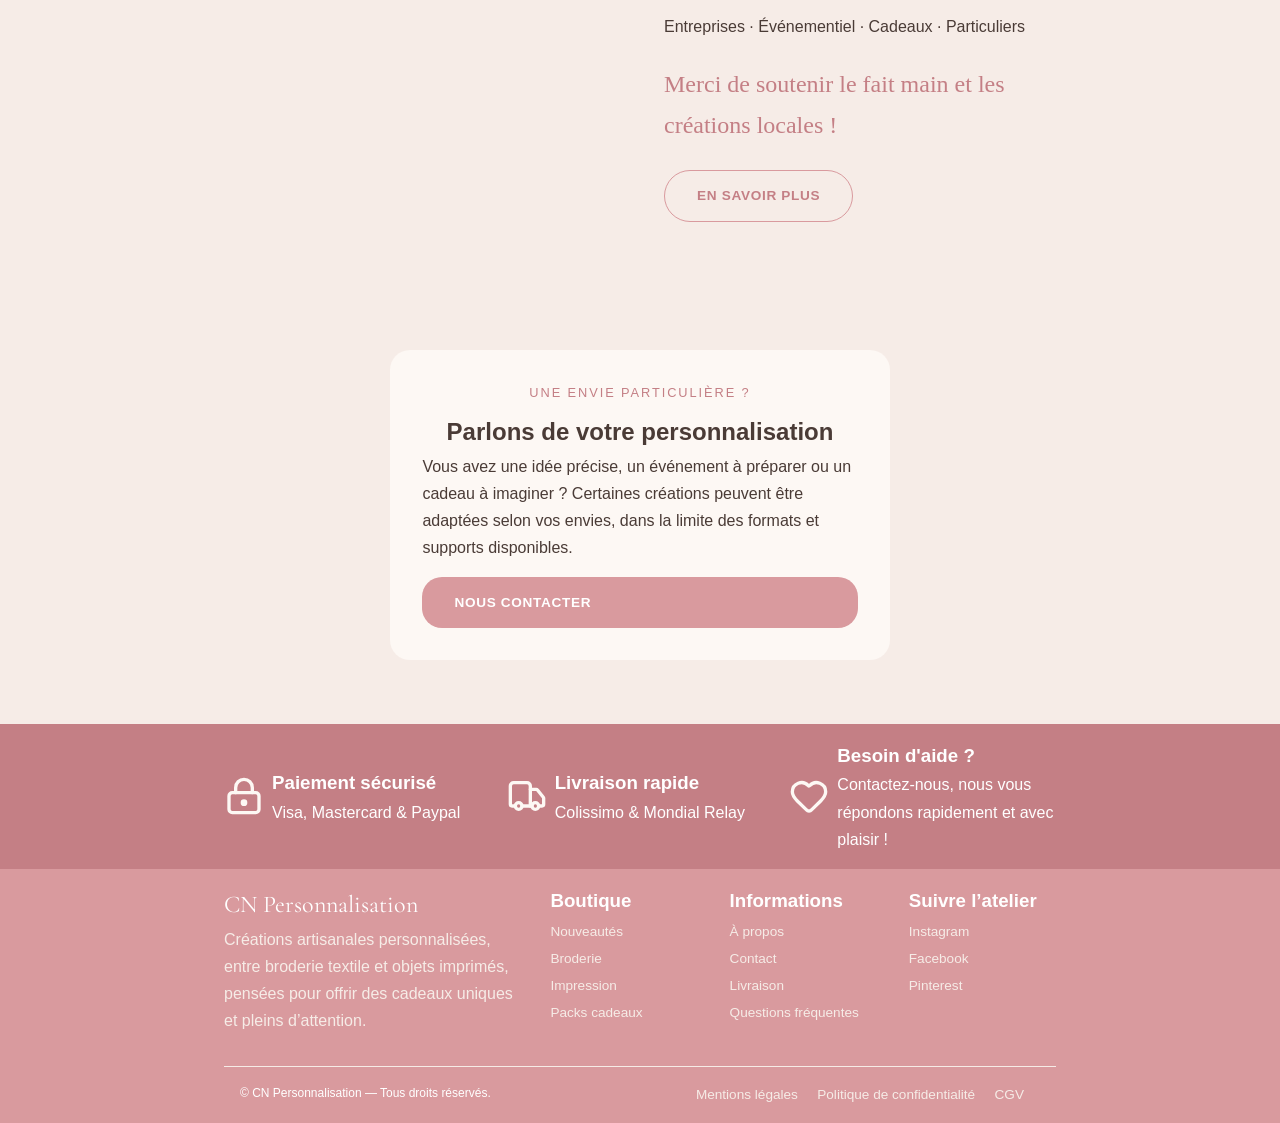
==== commit c946b0bf: "V2, font + lisible" ====
--- a/index.html
+++ b/index.html
@@ -82,7 +82,10 @@
         <div class="container hero-grid">
           <div class="hero-content">
             <p class="eyebrow">Bienvenue chez</p>
-            <h1 class="brand-script">C&N Création</h1>
+            <h1 class="brand-script">
+              <span class="brand-name">C&N Création</span>
+              <span class="brand-subtitle">Personnalisation</span>
+            </h1>
             <p class="hero-tagline">Fait main avec amour</p>
             <p class="hero-text">
               Des créations uniques et personnalisées pour les petits et les
@@ -118,7 +121,7 @@
           <div class="value-item">
             <span class="value-icon" aria-hidden="true">🧵</span>
             <h3>Matières de qualité</h3>
-            <p>Des tissus sélectionnés avec attention</p>
+            <p>Des tissus locaux, origine france</p>
           </div>
           <div class="value-item">
             <span class="value-icon" aria-hidden="true">✂️</span>
--- a/style.css
+++ b/style.css
@@ -4,6 +4,16 @@
   box-sizing: border-box;
   margin: 0;
   padding: 0;
+}
+
+@font-face {
+  font-family: "Avillia";
+  src:
+    url("assets/fonts/Avillia.otf") format("otf"),
+    url("assets/fonts/Avillia.ttf") format("ttf");
+  font-weight: 400;
+  font-style: normal;
+  font-display: swap;
 }
 
 :root {
@@ -13,7 +23,8 @@
   --color-blush-dark: #c47f85;
   --color-text: #4a3b36;
   --color-text-muted: #8a7a72;
-  --font-script: "WindSong", "cursive", serif;
+  --font-script: "Avillia", "cursive", serif;
+  --font-cursive: "WindSong", "cursive", serif;
   --font-heading: "Cormorant Garamond", "Georgia", serif;
   --font-body: "Poppins", sans-serif;
   --radius-lg: 1.25rem;
@@ -77,7 +88,7 @@
   display: flex;
   align-items: center;
 }
-nav li:hover a,
+nav a:hover,
 .text-link:hover {
   color: var(--color-blush-dark);
 }
@@ -217,11 +228,26 @@
 }
 
 .brand-script {
-  font-family: var(--font-script);
+  font-family: var(--font-body);
+  font-weight: 700;
+  font-size: clamp(2.5rem, 5vw, 5rem);
+  color: var(--color-blush-dark);
+  margin: 0.25rem 0;
+  line-height: 1;
+}
+
+.brand-name,
+.brand-subtitle {
+  display: block;
+}
+
+.brand-subtitle {
+  font-family: var(--font-cursive);
   font-weight: 400;
-  font-size: clamp(2.5rem, 5vw, 5rem);
-  color: var(--color-blush-dark);
-  margin: 0.25rem 0;
+  font-size: clamp(1.5rem, 4vw, 4rem);
+  line-height: 0.8;
+  margin-top: -0.25em;
+  color: var(--color-text);
 }
 
 .hero-tagline {
@@ -516,7 +542,7 @@
 .about-signature {
   font-family: var(--font-script);
   color: var(--color-blush-dark);
-  font-size: 2rem;
+  font-size: 1.5rem;
   margin: 1.5rem 0;
 }
 
